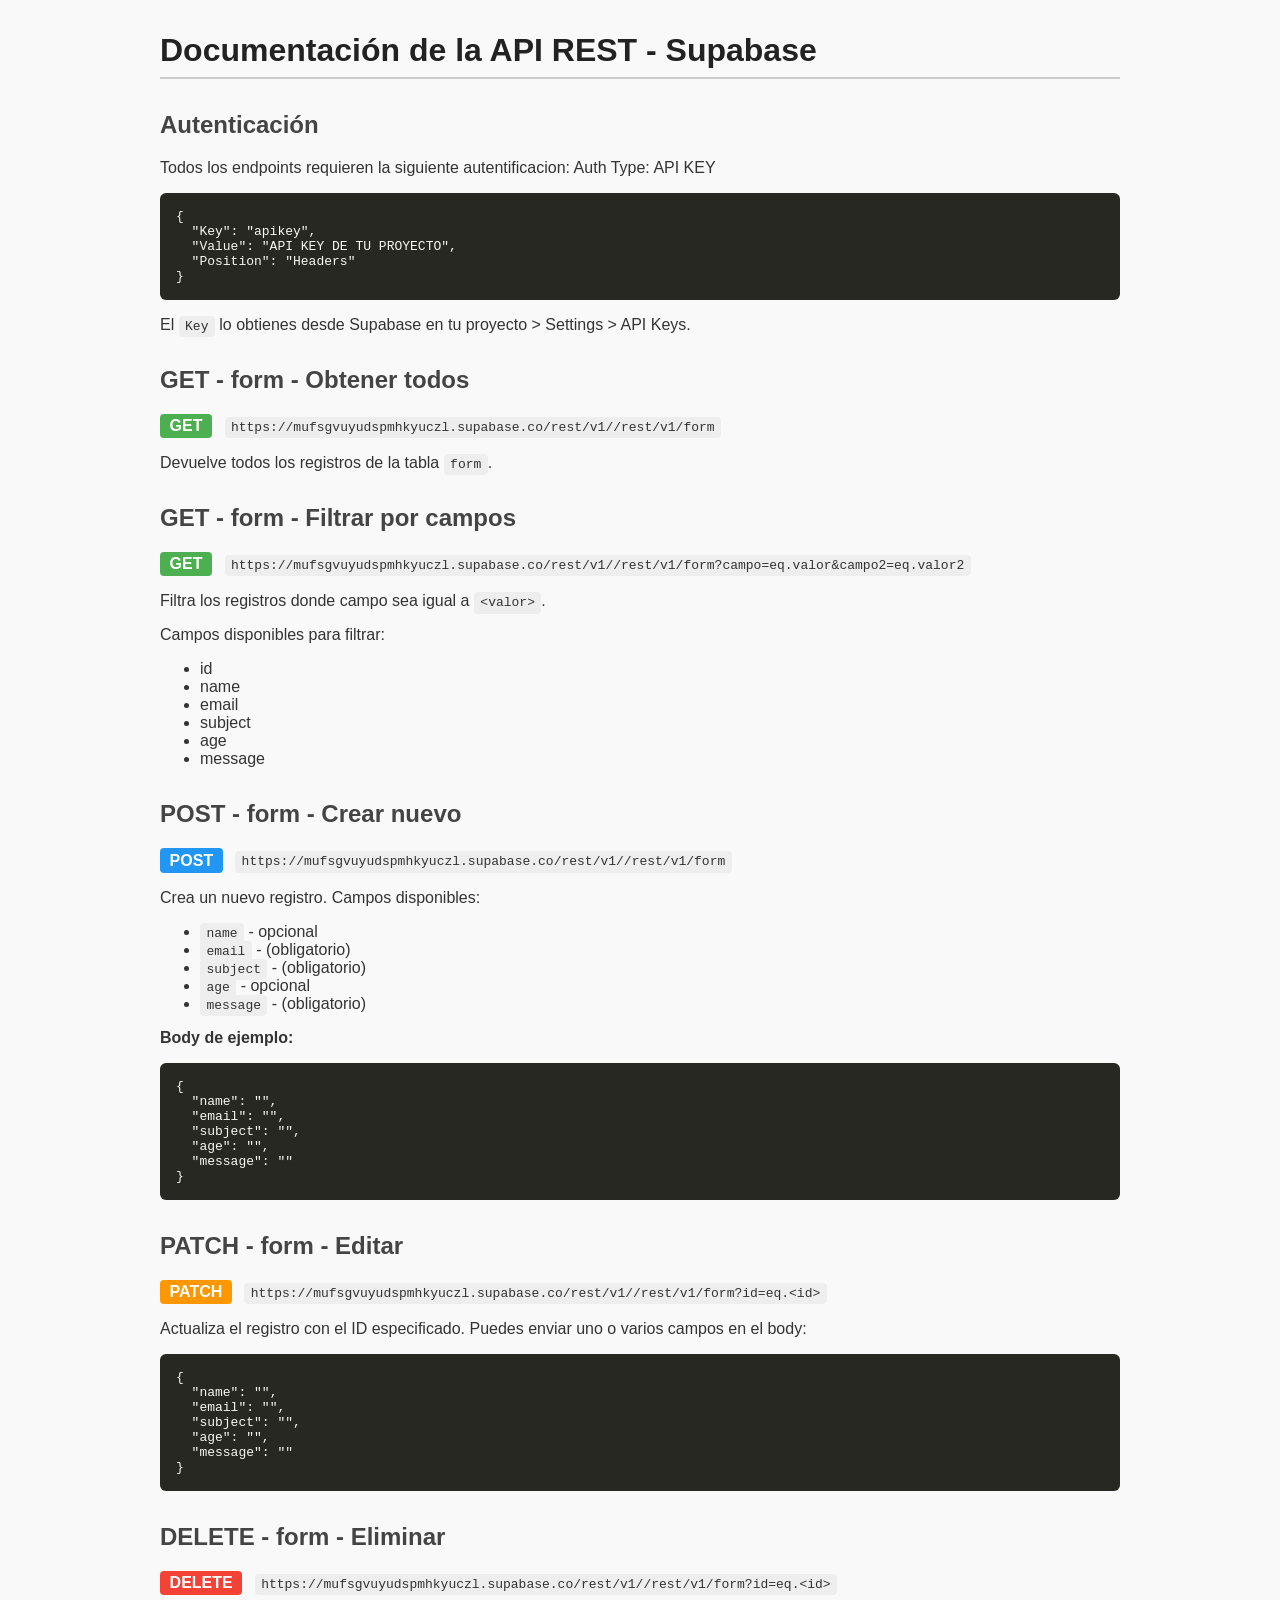
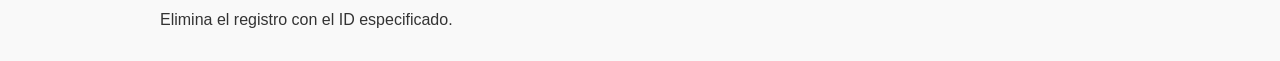
==== apidoc.html @ 4f1ca749 "added api docs added api documentation" ====
<!DOCTYPE html>
<!-- saved from url=(0067)https://bootcamp-qa.github.io/ReportGenerator/documentacionapi.html -->
<html lang="es"><head><meta http-equiv="Content-Type" content="text/html; charset=UTF-8">
  
  <title>Documentación API Supabase</title>
  <style>
    body {
      font-family: 'Segoe UI', sans-serif;
      margin: 2rem auto;
      max-width: 960px;
      background: #f9f9f9;
      color: #333;
    }
    h1 { color: #222; border-bottom: 2px solid #ccc; padding-bottom: 0.5rem; }
    h2 { margin-top: 2rem; color: #444; }
    code { background: #eee; padding: 0.2rem 0.4rem; border-radius: 4px; }
    pre {
      background: #272822;
      color: #f8f8f2;
      padding: 1rem;
      border-radius: 6px;
      overflow-x: auto;
    }
    .method {
      display: inline-block;
      font-weight: bold;
      padding: 0.2rem 0.6rem;
      border-radius: 4px;
      margin-right: 0.5rem;
      color: white;
    }
    .GET { background: #4caf50; }
    .POST { background: #2196f3; }
    .PATCH { background: #ff9800; }
    .DELETE { background: #f44336; }

    label {
      display: block;
      margin-top: 1rem;
      font-weight: bold;
    }
    input[type=text] {
      width: 100%;
      padding: 0.5rem;
      font-size: 1rem;
      margin-top: 0.3rem;
      box-sizing: border-box;
    }
    button {
      margin-top: 1.5rem;
      padding: 0.6rem 1rem;
      font-size: 1rem;
      cursor: pointer;
    }
  </style>
</head>
<body>

<h1>Documentación de la API REST - Supabase</h1>

<form id="form" onsubmit="return false;" style="display: none;">
  <label for="tableName">Nombre de la tabla:</label>
  <input type="text" id="tableName" placeholder="clientes" required="">

  <label for="columns">Columnas (separadas por coma, * indica obligatorio):</label>
  <input type="text" id="columns" placeholder="nombre, telefono*, correo*" required="">

  <label for="baseUrl">Base URL:</label>
  <input type="text" id="baseUrl" placeholder="https://proyecto.supabase.co" required="">

  <button onclick="generate()">GENERAR DOCUMENTACION API</button>
</form>

<!-- Aquí pondremos la documentación generada -->
<div id="docs" style="margin-top:2rem;">
        <h2>Autenticación</h2>
    <p>Todos los endpoints requieren la siguiente autentificacion: Auth Type: API KEY</p>
    <pre>{
  "Key": "apikey",
  "Value": "API KEY DE TU PROYECTO",
  "Position": "Headers"
}</pre>
    <p>El <code>Key</code> lo obtienes desde Supabase en tu proyecto &gt; Settings &gt; API Keys.</p>
  
    <h2>GET - form - Obtener todos </h2>
    <p><span class="method GET">GET</span> <code>https://mufsgvuyudspmhkyuczl.supabase.co/rest/v1//rest/v1/form</code></p>
    <p>Devuelve todos los registros de la tabla <code>form</code>.</p>

    <h2>GET - form - Filtrar por campos</h2>
    <p><span class="method GET">GET</span> <code>https://mufsgvuyudspmhkyuczl.supabase.co/rest/v1//rest/v1/form?campo=eq.valor&amp;campo2=eq.valor2</code></p>
    <p>Filtra los registros donde campo sea igual a <code>&lt;valor&gt;</code>.</p>
    <p>Campos disponibles para filtrar:</p>
    <ul>
      <li>id</li><li>name</li><li>email</li><li>subject</li><li>age</li><li>message</li>
    </ul>

    <h2>POST - form - Crear nuevo</h2>
    <p><span class="method POST">POST</span> <code>https://mufsgvuyudspmhkyuczl.supabase.co/rest/v1//rest/v1/form</code></p>
    <p>Crea un nuevo registro. Campos disponibles:</p>
    <ul>
      <li><code>name</code> - opcional</li><li><code>email</code> -  (obligatorio)</li><li><code>subject</code> -  (obligatorio)</li><li><code>age</code> - opcional</li><li><code>message</code> -  (obligatorio)</li>
    </ul>
    <p><strong>Body de ejemplo:</strong></p>
    <pre>{
  "name": "",
  "email": "",
  "subject": "",
  "age": "",
  "message": ""
}</pre>

    <h2>PATCH - form - Editar </h2>
    <p><span class="method PATCH">PATCH</span> <code>https://mufsgvuyudspmhkyuczl.supabase.co/rest/v1//rest/v1/form?id=eq.&lt;id&gt;</code></p>
    <p>Actualiza el registro con el ID especificado. Puedes enviar uno o varios campos en el body:</p>
    <pre>{
  "name": "<nuevo string="">",
  "email": "<nuevo string="">",
  "subject": "<nuevo string="">",
  "age": "<nuevo string="">",
  "message": "<nuevo string="">"
}</nuevo></nuevo></nuevo></nuevo></nuevo></pre>

    <h2>DELETE - form - Eliminar </h2>
    <p><span class="method DELETE">DELETE</span> <code>https://mufsgvuyudspmhkyuczl.supabase.co/rest/v1//rest/v1/form?id=eq.&lt;id&gt;</code></p>
    <p>Elimina el registro con el ID especificado.</p>


  </div>

<script>
function generate() {
  let tableName = document.getElementById('tableName').value.trim() || 'clientes';
  const columnsRaw = document.getElementById('columns').value.trim();
  const baseUrlRaw = document.getElementById('baseUrl').value.trim() || 'https://<TU_PROYECTO>.supabase.co';

  // Procesar columnas
  const colsArr = columnsRaw.split(',').map(c => c.trim()).filter(c => c.length > 0);

  const columns = colsArr.map(col => {
    let required = false;
    let name = col;
    if (col.endsWith('*')) {
      required = true;
      name = col.slice(0, -1).trim();
    }
    return { name, type: "string", required };
  });

  const baseUrl = `${baseUrlRaw}/rest/v1/${tableName}`;

  function generatePostBody() {
    const obj = {};
    columns.forEach(col => {
      if (col.name !== "id") {
        obj[col.name] = "";
      }
    });
    return JSON.stringify(obj, null, 2);
  }

  function generatePatchBody() {
    const obj = {};
    columns.forEach(col => {
      if (col.name !== "id") {
        obj[col.name] = `<nuevo ${col.type}>`;
      }
    });
    return JSON.stringify(obj, null, 2);
  }

  // Construir el HTML para la documentación
  let html = `
        <h2>Autenticación</h2>
    <p>Todos los endpoints requieren la siguiente autentificacion: Auth Type: API KEY</p>
    <pre>{
  "Key": "apikey",
  "Value": "API KEY DE TU PROYECTO",
  "Position": "Headers"
}</pre>
    <p>El <code>Key</code> lo obtienes desde Supabase en tu proyecto &gt; Settings &gt; API Keys.</p>
  
    <h2>GET - ${tableName} - Obtener todos </h2>
    <p><span class="method GET">GET</span> <code>${baseUrl}</code></p>
    <p>Devuelve todos los registros de la tabla <code>${tableName}</code>.</p>

    <h2>GET - ${tableName} - Filtrar por campos</h2>
    <p><span class="method GET">GET</span> <code>${baseUrl}?campo=eq.valor&campo2=eq.valor2</code></p>
    <p>Filtra los registros donde campo sea igual a <code>&lt;valor&gt;</code>.</p>
    <p>Campos disponibles para filtrar:</p>
    <ul>
      ${columns.map(col => `<li>${col.name}</li>`).join('')}
    </ul>

    <h2>POST - ${tableName} - Crear nuevo</h2>
    <p><span class="method POST">POST</span> <code>${baseUrl}</code></p>
    <p>Crea un nuevo registro. Campos disponibles:</p>
    <ul>
      ${columns.filter(c => c.name !== 'id').map(col => `<li><code>${col.name}</code> - ${col.required ? " (obligatorio)" : "opcional"}</li>`).join('')}
    </ul>
    <p><strong>Body de ejemplo:</strong></p>
    <pre>${generatePostBody()}</pre>

    <h2>PATCH - ${tableName} - Editar </h2>
    <p><span class="method PATCH">PATCH</span> <code>${baseUrl}?id=eq.&lt;id&gt;</code></p>
    <p>Actualiza el registro con el ID especificado. Puedes enviar uno o varios campos en el body:</p>
    <pre>${generatePatchBody()}</pre>

    <h2>DELETE - ${tableName} - Eliminar </h2>
    <p><span class="method DELETE">DELETE</span> <code>${baseUrl}?id=eq.&lt;id&gt;</code></p>
    <p>Elimina el registro con el ID especificado.</p>


  `;

  document.getElementById('docs').innerHTML = html;
   document.getElementById('form').style.display = 'none';
  
}


</script>




</body></html>
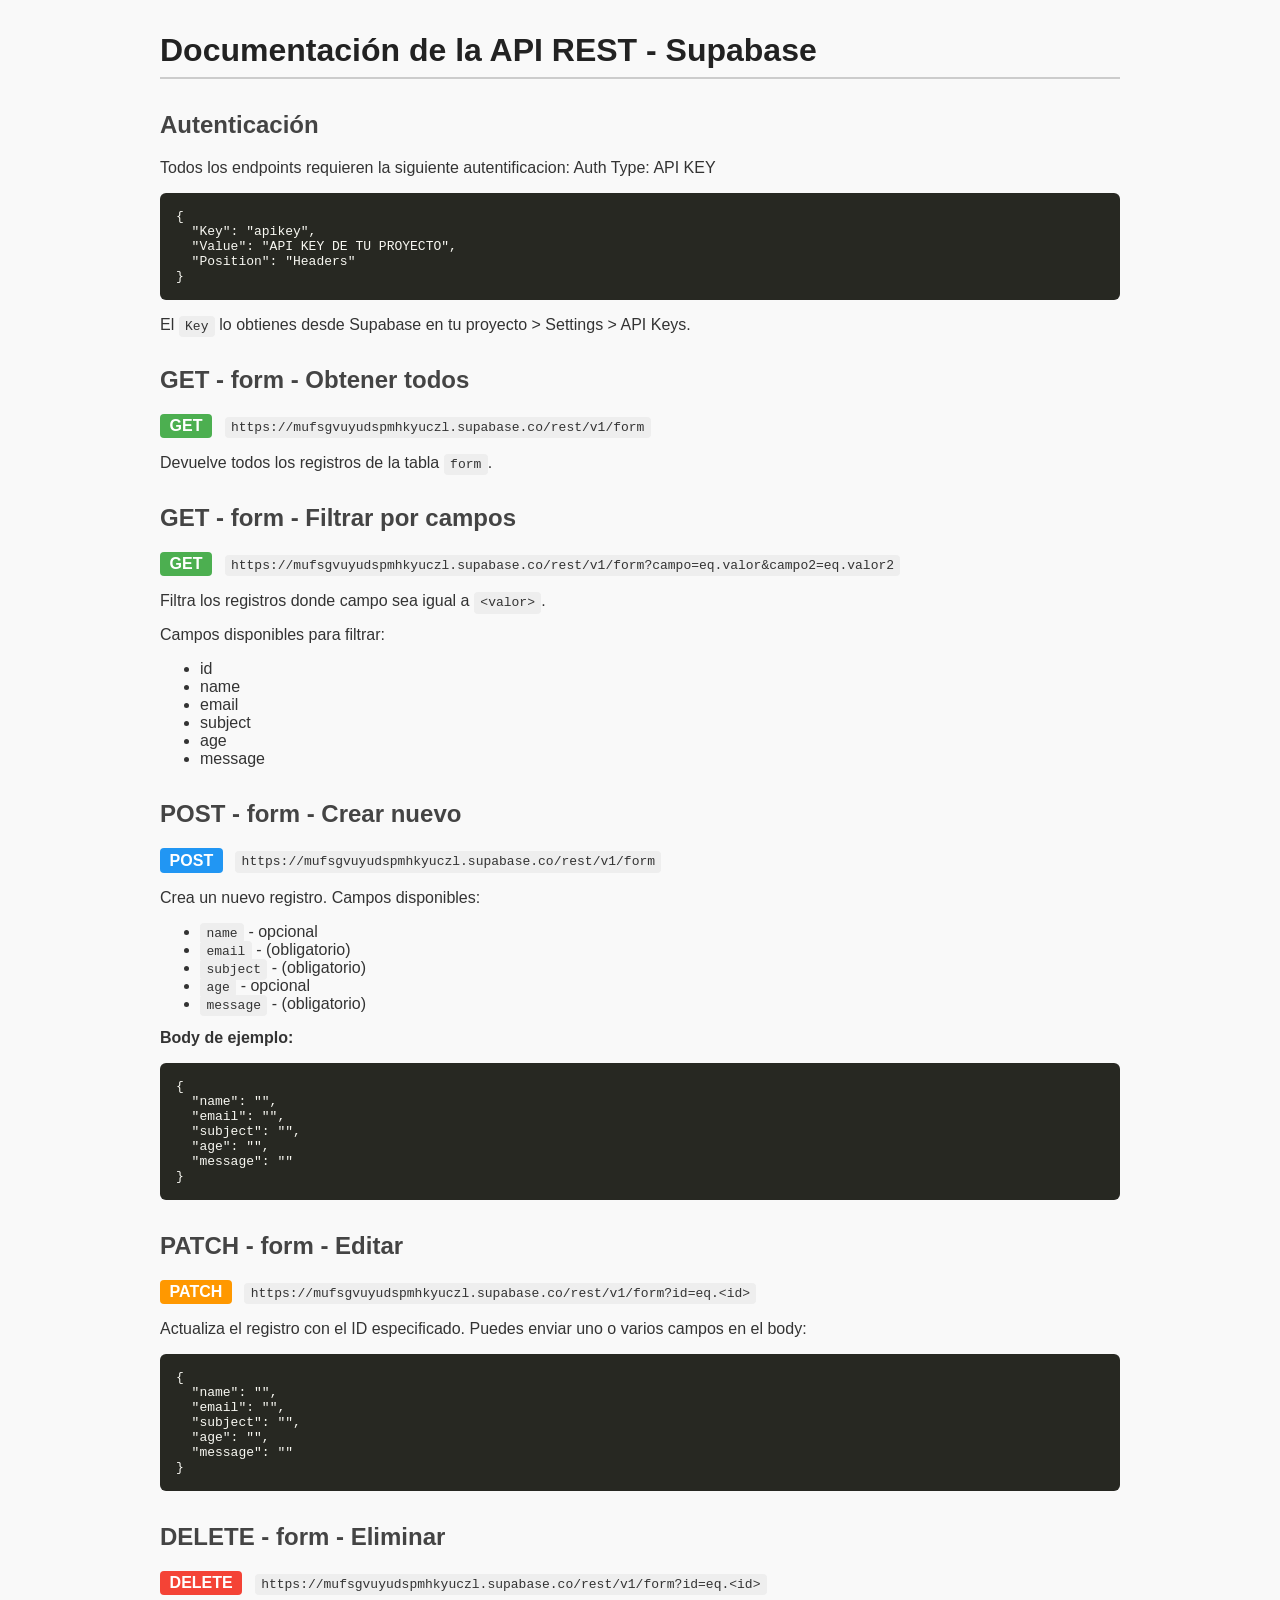
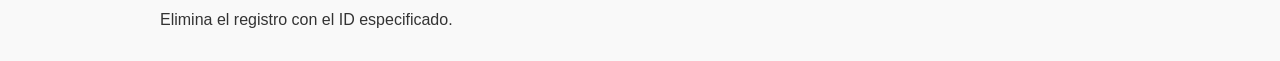
==== commit a2d34f46: "update apidoc" ====
--- a/apidoc.html
+++ b/apidoc.html
@@ -83,11 +83,11 @@
     <p>El <code>Key</code> lo obtienes desde Supabase en tu proyecto &gt; Settings &gt; API Keys.</p>
   
     <h2>GET - form - Obtener todos </h2>
-    <p><span class="method GET">GET</span> <code>https://mufsgvuyudspmhkyuczl.supabase.co/rest/v1//rest/v1/form</code></p>
+    <p><span class="method GET">GET</span> <code>https://mufsgvuyudspmhkyuczl.supabase.co/rest/v1/form</code></p>
     <p>Devuelve todos los registros de la tabla <code>form</code>.</p>
 
     <h2>GET - form - Filtrar por campos</h2>
-    <p><span class="method GET">GET</span> <code>https://mufsgvuyudspmhkyuczl.supabase.co/rest/v1//rest/v1/form?campo=eq.valor&amp;campo2=eq.valor2</code></p>
+    <p><span class="method GET">GET</span> <code>https://mufsgvuyudspmhkyuczl.supabase.co/rest/v1/form?campo=eq.valor&amp;campo2=eq.valor2</code></p>
     <p>Filtra los registros donde campo sea igual a <code>&lt;valor&gt;</code>.</p>
     <p>Campos disponibles para filtrar:</p>
     <ul>
@@ -95,7 +95,7 @@
     </ul>
 
     <h2>POST - form - Crear nuevo</h2>
-    <p><span class="method POST">POST</span> <code>https://mufsgvuyudspmhkyuczl.supabase.co/rest/v1//rest/v1/form</code></p>
+    <p><span class="method POST">POST</span> <code>https://mufsgvuyudspmhkyuczl.supabase.co/rest/v1/form</code></p>
     <p>Crea un nuevo registro. Campos disponibles:</p>
     <ul>
       <li><code>name</code> - opcional</li><li><code>email</code> -  (obligatorio)</li><li><code>subject</code> -  (obligatorio)</li><li><code>age</code> - opcional</li><li><code>message</code> -  (obligatorio)</li>
@@ -110,7 +110,7 @@
 }</pre>
 
     <h2>PATCH - form - Editar </h2>
-    <p><span class="method PATCH">PATCH</span> <code>https://mufsgvuyudspmhkyuczl.supabase.co/rest/v1//rest/v1/form?id=eq.&lt;id&gt;</code></p>
+    <p><span class="method PATCH">PATCH</span> <code>https://mufsgvuyudspmhkyuczl.supabase.co/rest/v1/form?id=eq.&lt;id&gt;</code></p>
     <p>Actualiza el registro con el ID especificado. Puedes enviar uno o varios campos en el body:</p>
     <pre>{
   "name": "<nuevo string="">",
@@ -121,7 +121,7 @@
 }</nuevo></nuevo></nuevo></nuevo></nuevo></pre>
 
     <h2>DELETE - form - Eliminar </h2>
-    <p><span class="method DELETE">DELETE</span> <code>https://mufsgvuyudspmhkyuczl.supabase.co/rest/v1//rest/v1/form?id=eq.&lt;id&gt;</code></p>
+    <p><span class="method DELETE">DELETE</span> <code>https://mufsgvuyudspmhkyuczl.supabase.co/rest/v1/form?id=eq.&lt;id&gt;</code></p>
     <p>Elimina el registro con el ID especificado.</p>
 
 
